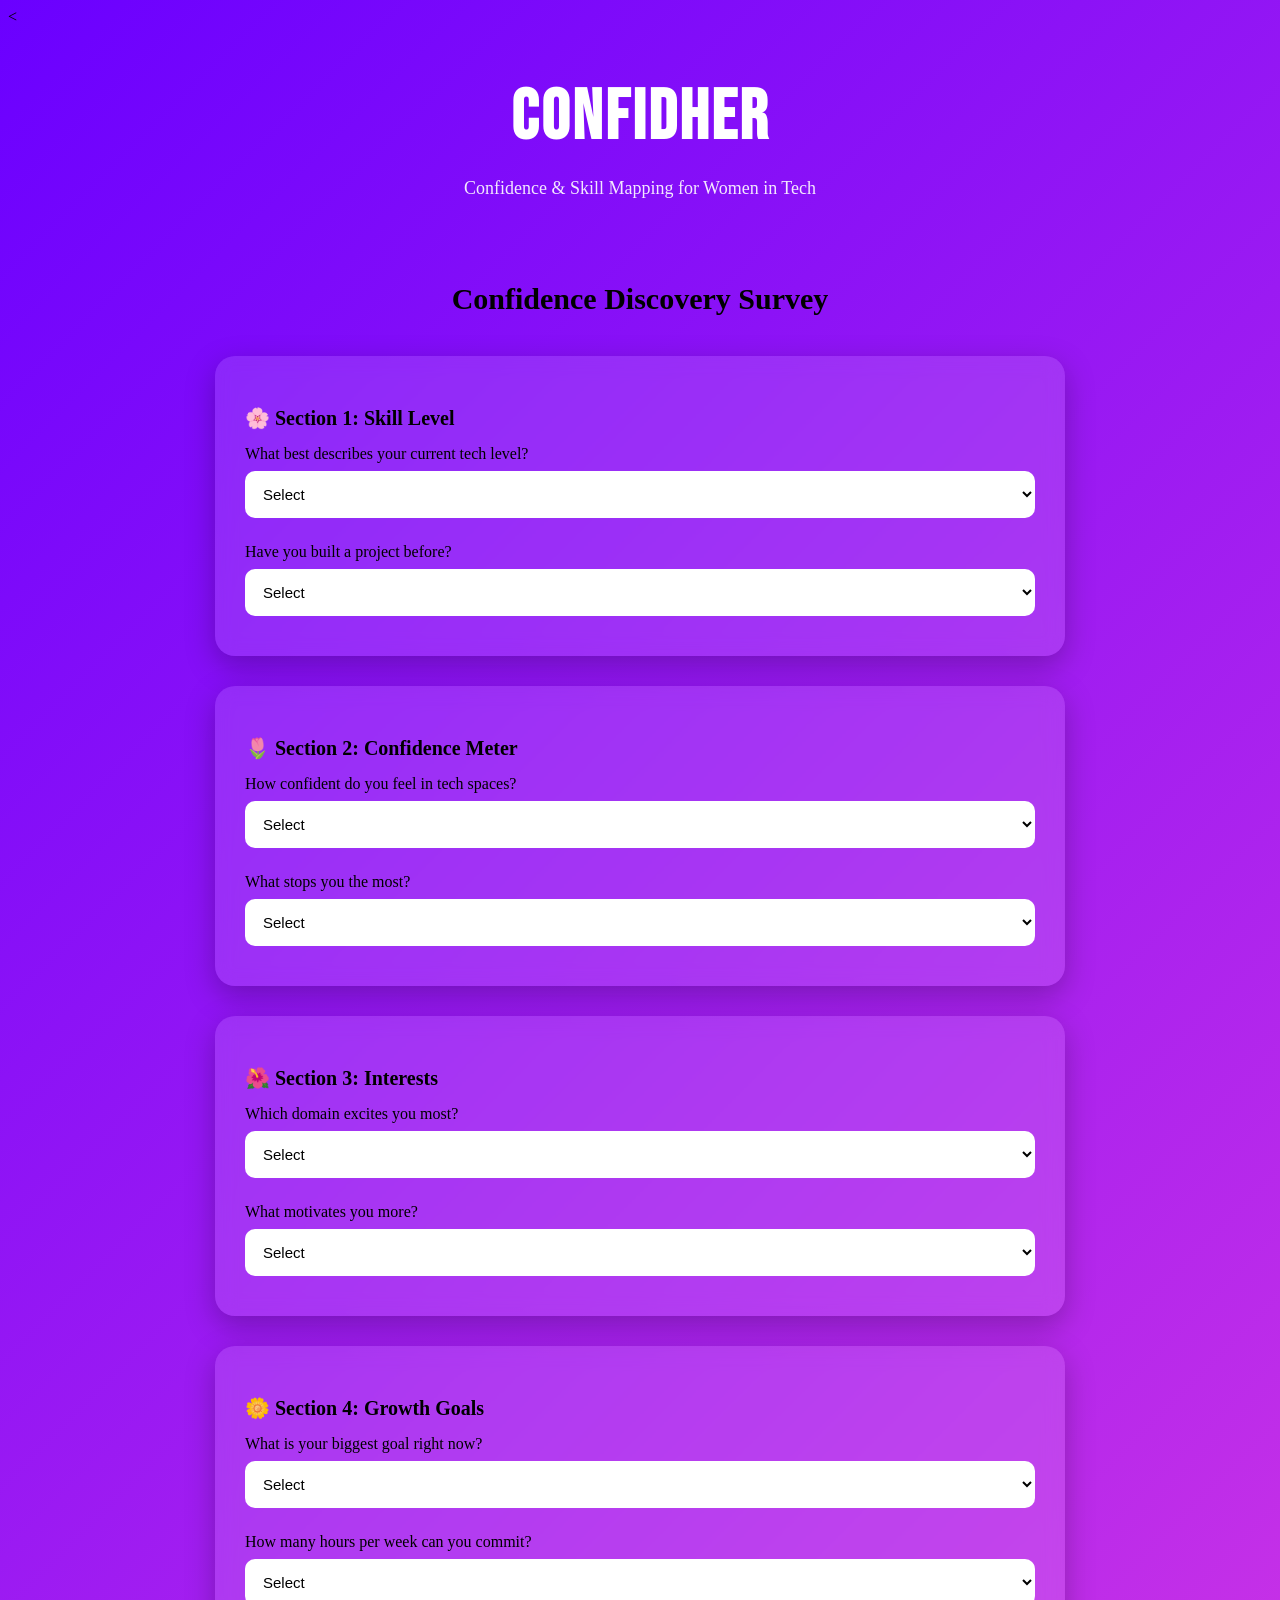
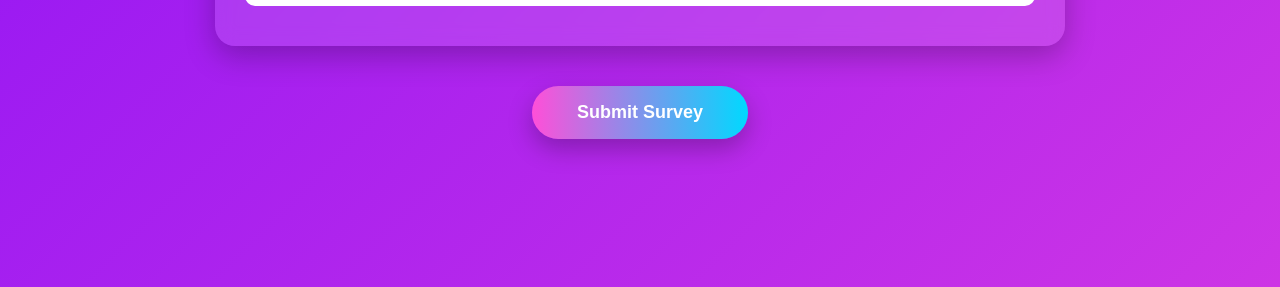
==== survey.html @ a0b4bcdc "frontend added" ====
<<!DOCTYPE html>
<html>
<head>
<title>ConfidHer Survey</title>

<link rel="stylesheet" href="style.css">

<link href="https://fonts.googleapis.com/css2?family=Poppins:wght@300;400;600;800&family=Bebas+Neue&display=swap" rel="stylesheet">

</head>

<body class="survey-bg">

<header class="top-header">
<h1>CONFIDHER</h1>
<p>Confidence & Skill Mapping for Women in Tech</p>
</header>

<section class="container">

<h2>Confidence Discovery Survey</h2>

<!-- SECTION 1 -->
<div class="card">

<h3>🌸 Section 1: Skill Level</h3>

<p>What best describes your current tech level?</p>
<select>
<option>Select</option>
<option>🌱 Beginner – Just starting out</option>
<option>🔍 Explorer – Know basics, still learning</option>
<option>🛠 Builder – Can build small projects</option>
<option>🚀 Innovator – Comfortable with advanced topics</option>
</select>

<p>Have you built a project before?</p>
<select>
<option>Select</option>
<option>Yes, multiple</option>
<option>Yes, one or two</option>
<option>Tried but not completed</option>
<option>Not yet</option>
</select>

</div>

<!-- SECTION 2 -->
<div class="card">

<h3>🌷 Section 2: Confidence Meter</h3>

<p>How confident do you feel in tech spaces?</p>
<select>
<option>Select</option>
<option>Very confident</option>
<option>Somewhat confident</option>
<option>I hesitate often</option>
<option>I feel intimidated</option>
</select>

<p>What stops you the most?</p>
<select>
<option>Select</option>
<option>Fear of asking doubts</option>
<option>Lack of mentorship</option>
<option>Not knowing where to start</option>
<option>Comparing myself to others</option>
</select>

</div>

<!-- SECTION 3 -->
<div class="card">

<h3>🌺 Section 3: Interests</h3>

<p>Which domain excites you most?</p>
<select>
<option>Select</option>
<option>Web Development</option>
<option>AI / Machine Learning</option>
<option>Cybersecurity</option>
<option>App Development</option>
<option>UI/UX Design</option>
</select>

<p>What motivates you more?</p>
<select>
<option>Select</option>
<option>Earning achievements</option>
<option>Learning step-by-step</option>
<option>Competing on leaderboards</option>
<option>Supportive community</option>
</select>

</div>

<!-- SECTION 4 -->
<div class="card">

<h3>🌼 Section 4: Growth Goals</h3>

<p>What is your biggest goal right now?</p>
<select>
<option>Select</option>
<option>Build my first project</option>
<option>Crack internships</option>
<option>Improve coding skills</option>
<option>Find a mentor</option>
<option>Gain confidence</option>
</select>

<p>How many hours per week can you commit?</p>
<select>
<option>Select</option>
<option>2–3 hours</option>
<option>4–6 hours</option>
<option>7–10 hours</option>
<option>10+ hours</option>
</select>

</div>

<button class="main-btn" onclick="submitSurvey()">Submit Survey</button>

<p id="message"></p>

</section>

<script src="script.js"></script>

</body>
</html>
---- style.css ----
/* HERO PAGE BACKGROUND */
.hero-bg{
height:100vh;
display:flex;
justify-content:center;
align-items:center;
background:linear-gradient(135deg,#6a00ff,#ff4fd8,#00d9ff);
background-size:300% 300%;
animation:heroGradient 10s infinite alternate;
font-family:'Poppins';
color:white;
overflow:hidden;
}

@keyframes heroGradient{
0%{background-position:0% 50%;}
100%{background-position:100% 50%;}
}

/* CENTER BOX */
.hero-container{
text-align:center;
max-width:700px;
animation:fadeUp 1.5s ease;
}

/* TITLE */
.main-title{
font-family:'Bebas Neue';
font-size:110px;
letter-spacing:4px;
margin:0;
text-shadow:0 10px 30px rgba(0,0,0,0.3);
}

/* SUBTEXT */
.tagline{
font-size:22px;
margin-top:10px;
font-weight:600;
opacity:0.9;
}

.intro{
margin-top:20px;
font-size:16px;
opacity:0.85;
line-height:1.6;
}

/* BUTTON */
.start-btn{
margin-top:30px;
padding:16px 40px;
border:none;
border-radius:40px;
font-size:18px;
cursor:pointer;
background:linear-gradient(90deg,#ff4fd8,#00d9ff);
color:white;
font-weight:700;
box-shadow:0 10px 30px rgba(0,0,0,0.25);
transition:0.3s;
}

.start-btn:hover{
transform:scale(1.1);
}

/* ANIMATION */
@keyframes fadeUp{
from{
opacity:0;
transform:translateY(40px);
}
to{
opacity:1;
transform:translateY(0);
}
}

/* FLOATING PARTICLES */
.floating-stars::before,
.floating-stars::after{
content:"";
position:absolute;
width:200px;
height:200px;
background:rgba(255,255,255,0.2);
border-radius:50%;
filter:blur(80px);
animation:floatStars 6s infinite alternate;
}

.floating-stars::before{
top:10%;
left:15%;
}

.floating-stars::after{
bottom:10%;
right:10%;
}

@keyframes floatStars{
from{transform:translateY(0);}
to{transform:translateY(-40px);}
}/* SURVEY PAGE BACKGROUND */
.survey-bg{
min-height:100vh;
background:linear-gradient(135deg,#6a00ff,#ff4fd8,#00d9ff);
background-size:300% 300%;
animation:heroGradient 12s infinite alternate;
padding-bottom:80px;
}

/* HEADER */
.top-header{
text-align:center;
padding:50px 20px 20px;
color:white;
}

.top-header h1{
font-family:'Bebas Neue';
font-size:70px;
letter-spacing:3px;
margin:0;
}

.top-header p{
opacity:0.9;
font-size:18px;
}

/* MAIN CONTAINER */
.container{
max-width:850px;
margin:auto;
padding:20px;
}

/* TITLE */
.container h2{
text-align:center;
margin-bottom:40px;
font-size:30px;
}

/* CARDS */
.card{
background:rgba(255,255,255,0.12);
backdrop-filter:blur(10px);
border-radius:20px;
padding:30px;
margin-bottom:30px;
box-shadow:0 10px 30px rgba(0,0,0,0.25);
transition:0.3s;
}

.card:hover{
transform:translateY(-6px);
}

/* QUESTIONS */
.card h3{
margin-bottom:15px;
font-size:20px;
}

.card p{
margin-top:15px;
margin-bottom:8px;
}

/* DROPDOWN */
select{
width:100%;
padding:14px;
border:none;
border-radius:10px;
margin-bottom:10px;
font-size:15px;
background:white;
}

/* BUTTON */
.main-btn{
display:block;
margin:40px auto;
padding:16px 45px;
border:none;
border-radius:40px;
font-size:18px;
cursor:pointer;
background:linear-gradient(90deg,#ff4fd8,#00d9ff);
color:white;
font-weight:700;
box-shadow:0 10px 25px rgba(0,0,0,0.25);
transition:0.3s;
}

.main-btn:hover{
transform:scale(1.08);
}

#message{
text-align:center;
font-weight:600;
margin-top:15px;
}
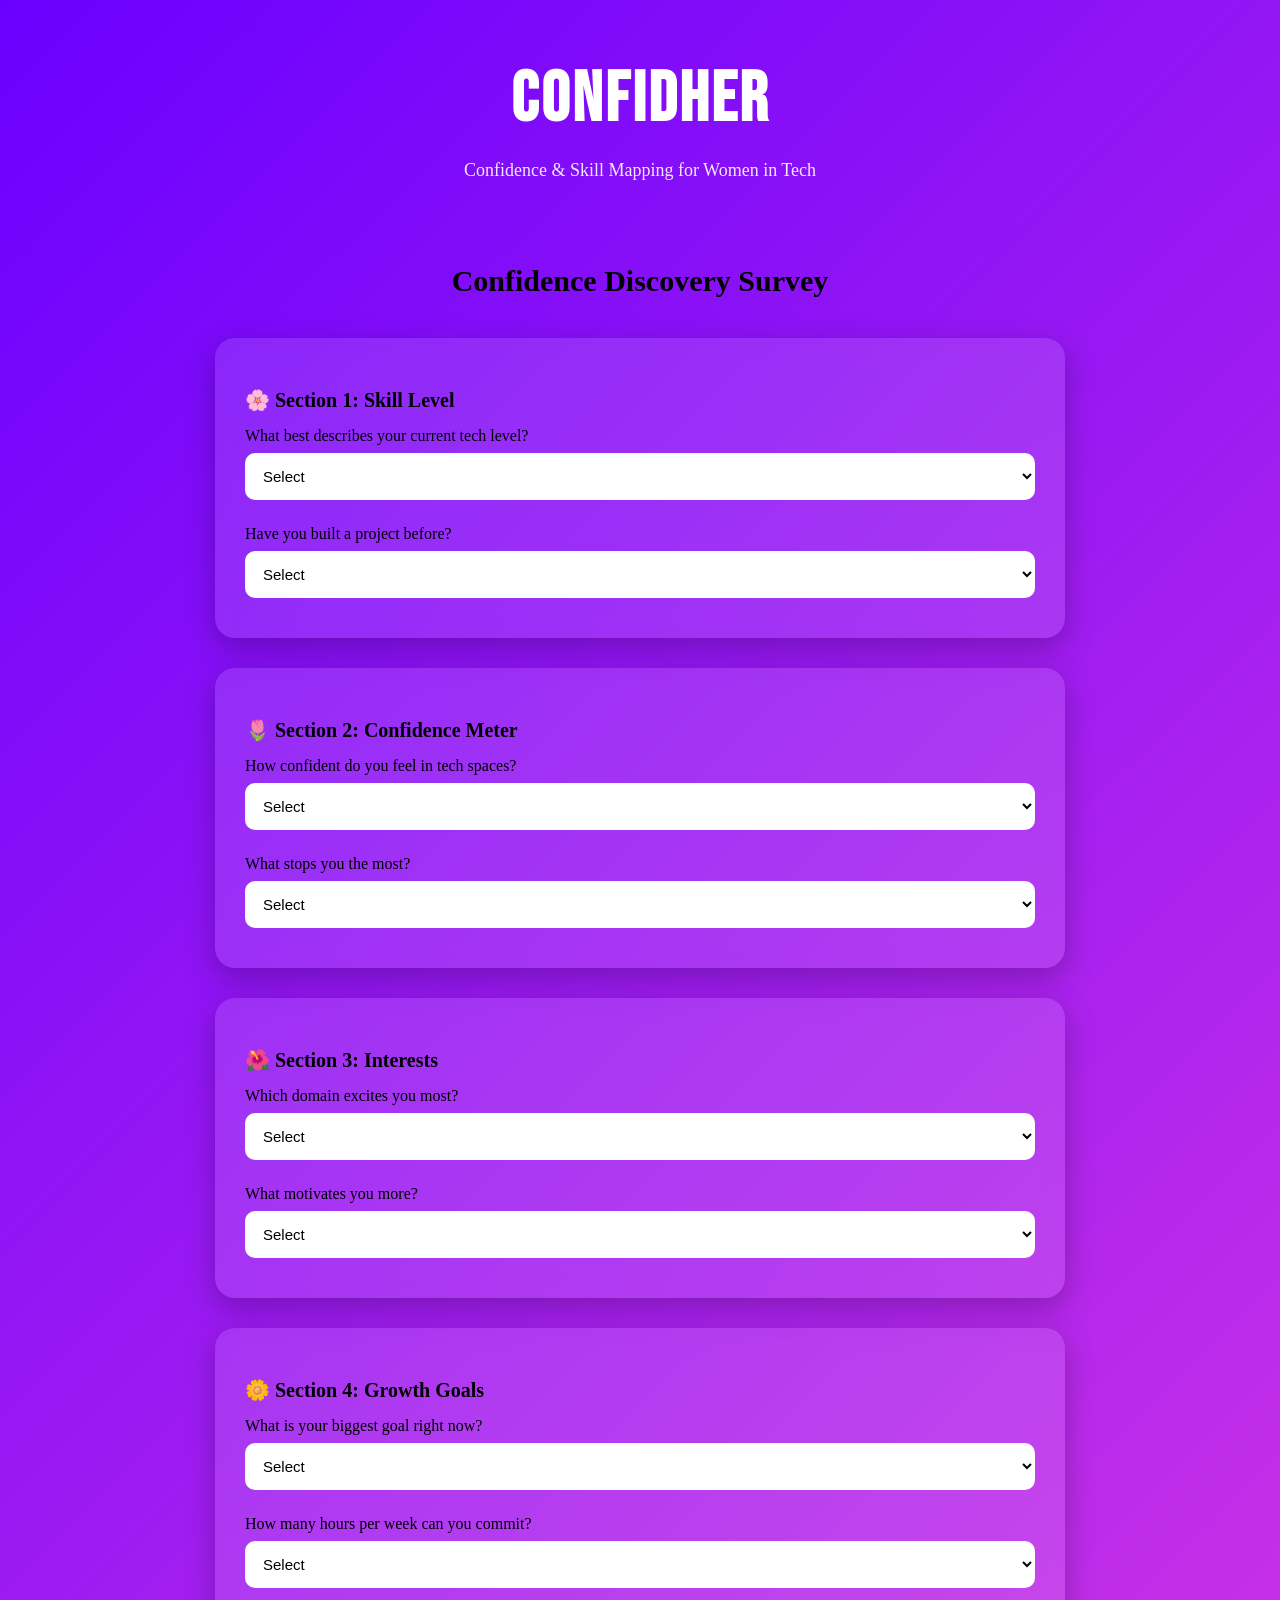
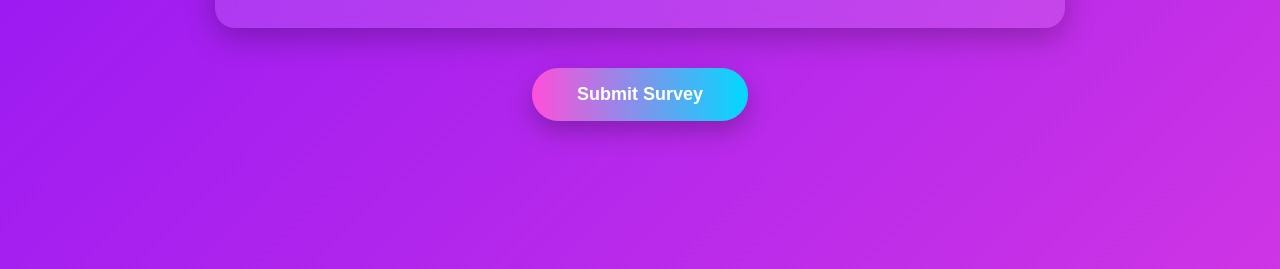
==== commit c1011859: "frontend and backend added" ====
--- a/survey.html
+++ b/survey.html
@@ -1,4 +1,4 @@
-<<!DOCTYPE html>
+<!DOCTYPE html>
 <html>
 <head>
 <title>ConfidHer Survey</title>
@@ -26,8 +26,8 @@
 <h3>🌸 Section 1: Skill Level</h3>
 
 <p>What best describes your current tech level?</p>
-<select>
-<option>Select</option>
+<select id="tech_level">
+<option value="">Select</option>
 <option>🌱 Beginner – Just starting out</option>
 <option>🔍 Explorer – Know basics, still learning</option>
 <option>🛠 Builder – Can build small projects</option>
@@ -35,8 +35,8 @@
 </select>
 
 <p>Have you built a project before?</p>
-<select>
-<option>Select</option>
+<select id="project_experience">
+<option value="">Select</option>
 <option>Yes, multiple</option>
 <option>Yes, one or two</option>
 <option>Tried but not completed</option>
@@ -51,8 +51,8 @@
 <h3>🌷 Section 2: Confidence Meter</h3>
 
 <p>How confident do you feel in tech spaces?</p>
-<select>
-<option>Select</option>
+<select id="confidence_level_input">
+<option value="">Select</option>
 <option>Very confident</option>
 <option>Somewhat confident</option>
 <option>I hesitate often</option>
@@ -60,8 +60,8 @@
 </select>
 
 <p>What stops you the most?</p>
-<select>
-<option>Select</option>
+<select id="biggest_block">
+<option value="">Select</option>
 <option>Fear of asking doubts</option>
 <option>Lack of mentorship</option>
 <option>Not knowing where to start</option>
@@ -76,8 +76,8 @@
 <h3>🌺 Section 3: Interests</h3>
 
 <p>Which domain excites you most?</p>
-<select>
-<option>Select</option>
+<select id="domain_interest">
+<option value="">Select</option>
 <option>Web Development</option>
 <option>AI / Machine Learning</option>
 <option>Cybersecurity</option>
@@ -86,8 +86,8 @@
 </select>
 
 <p>What motivates you more?</p>
-<select>
-<option>Select</option>
+<select id="motivation_type">
+<option value="">Select</option>
 <option>Earning achievements</option>
 <option>Learning step-by-step</option>
 <option>Competing on leaderboards</option>
@@ -102,8 +102,8 @@
 <h3>🌼 Section 4: Growth Goals</h3>
 
 <p>What is your biggest goal right now?</p>
-<select>
-<option>Select</option>
+<select id="primary_goal">
+<option value="">Select</option>
 <option>Build my first project</option>
 <option>Crack internships</option>
 <option>Improve coding skills</option>
@@ -112,8 +112,8 @@
 </select>
 
 <p>How many hours per week can you commit?</p>
-<select>
-<option>Select</option>
+<select id="weekly_commitment">
+<option value="">Select</option>
 <option>2–3 hours</option>
 <option>4–6 hours</option>
 <option>7–10 hours</option>
